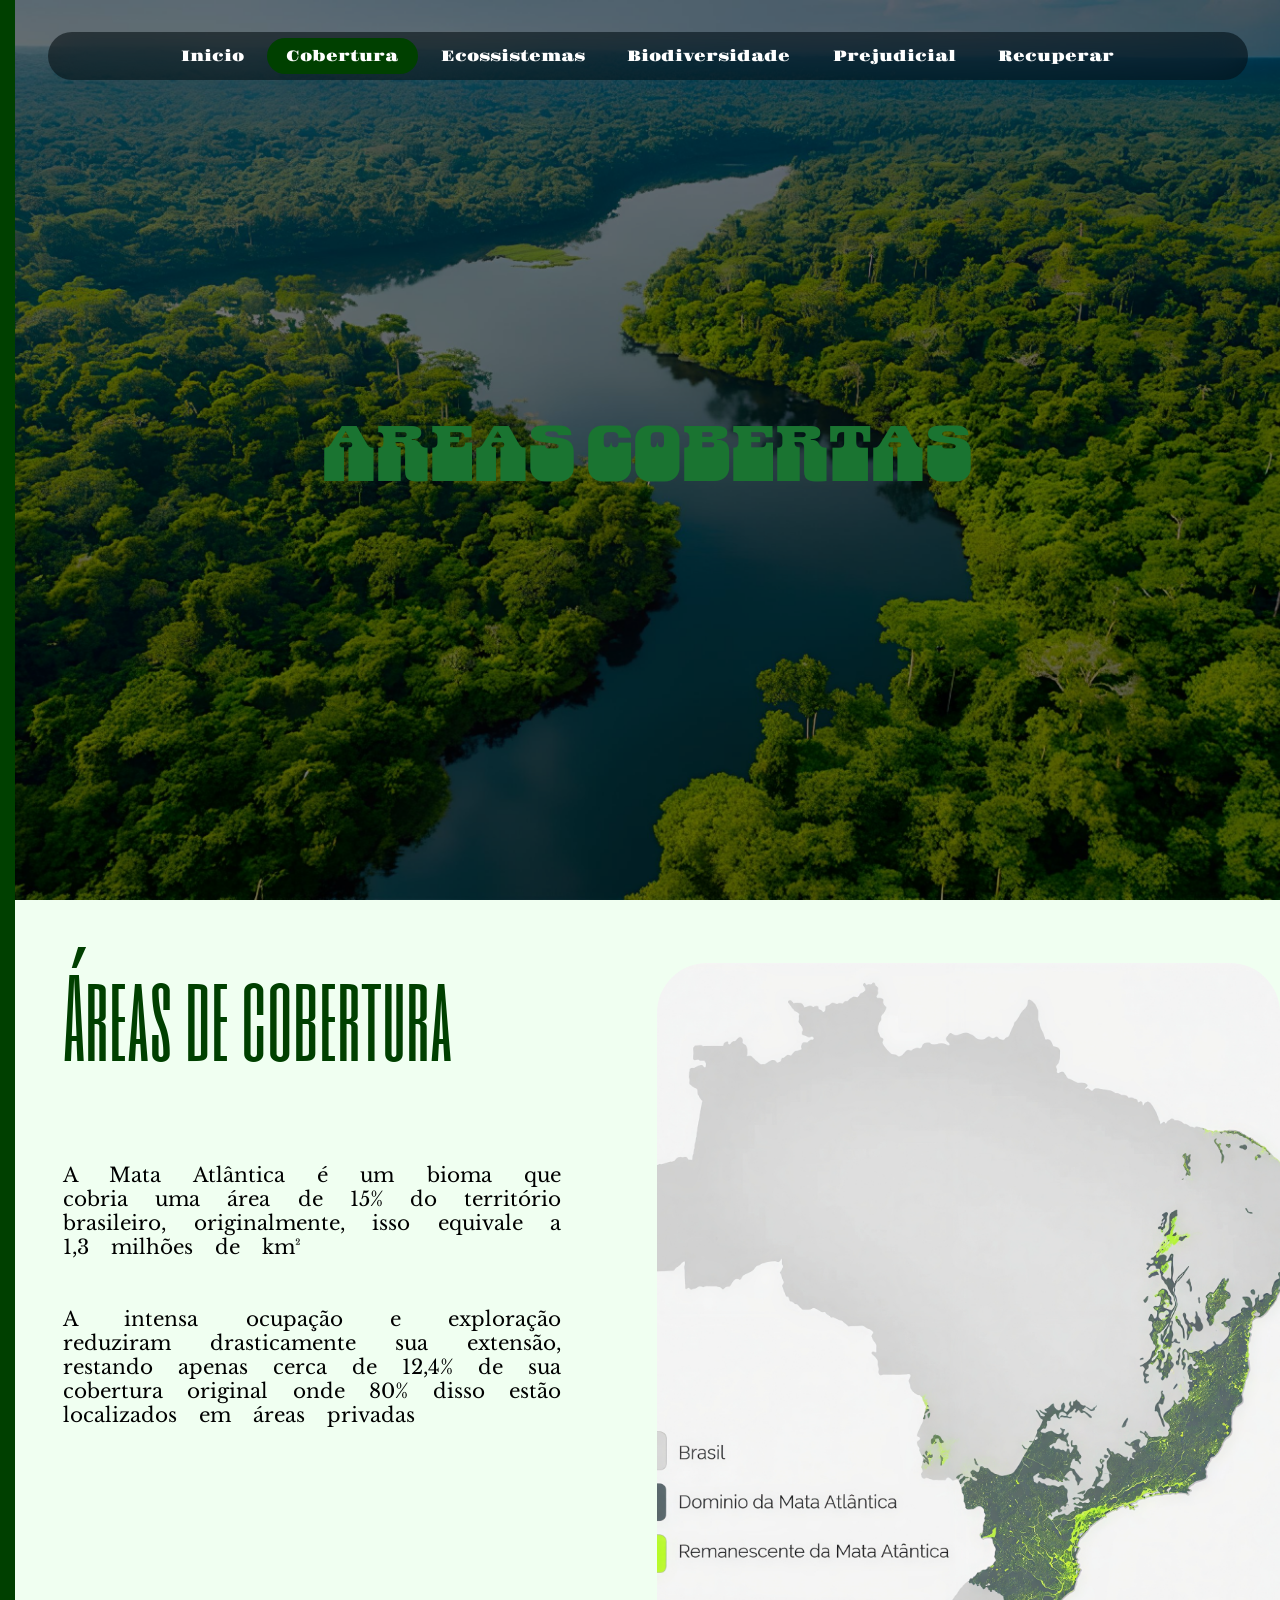
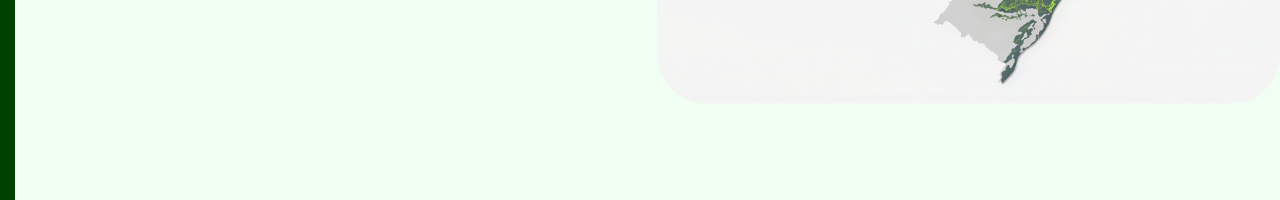
==== areascobertas.html @ b5e142f4 "A" ====
<!DOCTYPE html>
<html lang="pt-BR">

<head>
    <meta charset="UTF-8">
    <meta name="viewport" content="width=device-width, initial-scale=1.0">
    <title>Areas Cobertas</title>
    <link rel="stylesheet" href="style.css">
</head>

<body>

    <div class="secao secao-capa" id="capa">
    <nav class="navbar">
        <a href="index.html" class="nav-botao">Inicio</a>
        <a href="areascobertas.html" class="nav-botao onde-estamos">Cobertura</a>
        <a href="ecossistemas.html" class="nav-botao">Ecossistemas</a>
        <a href="fauna-flora.html" class="nav-botao">Biodiversidade</a>
        <a href="fatores-prejudicias.html" class="nav-botao">Prejudicial</a>
        <a href="recuperar.html" class="nav-botao">Recuperar</a>
    </nav>


        <h1 class="capa-titulo">Areas Cobertas</h1>

    </div>

    <div class="secao" id="areas-cobertas">
        <div class="areas-conteudo">
            <h1 class="titulos areas-titulo">Áreas de cobertura</h1>
            <p class="textos areas-texto">A Mata Atlântica é um bioma que cobria uma área de
                15% do território brasileiro, originalmente, isso equivale
                a 1,3 milhões de km²</p>
            <p class="textos areas-texto">A intensa ocupação e exploração reduziram
                drasticamente sua extensão, restando apenas cerca de
                12,4% de sua cobertura original onde 80% disso estão
                localizados em áreas privadas</p>

        </div>
        <div class="areas-foto"></div>
    </div>
</body>

</html>
---- style.css ----
@import url('https://fonts.googleapis.com/css2?family=Danfo&family=Gravitas+One&family=Libre+Baskerville:ital,wght@0,400..700;1,400..700&family=Six+Caps&display=swap');

html{
    scroll-behavior: smooth;
}

* {
    margin: 0;
    padding: 0;
    box-sizing: border-box;
}

.secao{
    width: 100%;
    min-height: 100vh;
    background-color: #f0fff1; 
    border-left: 15px solid #004000;
    display: flex;
    scroll-snap-align: start;
}

.secao-menor {
    width: 100%;
    min-height: 80vh;
    border:2px solid red;
    display: flex;
    justify-content: center;
}

.navbar {
    display: flex;
    align-items: center;
    justify-content: center;
    min-width: 1200px;
    gap: 4px;
    position: fixed;
    top: 2rem;
    z-index: 1000;
    padding: 6px 10px;
    border-radius: 50px;
    background-color: rgba(0, 0, 0, 0.5);
    backdrop-filter: saturate(180%) blur(20px);
    min-height: 3rem;
    animation: descer 1s ease-out;
}

.nav-botao {
    font-family: "Gravitas One", serif;
    font-weight: 400;
    font-size: clamp(5px, 2vw, 15px);
    font-style: normal;
    text-decoration: none;
    color: #fff;
    border-radius: 50px;
    display: flex;
    align-items: center;
    justify-content: center;
    text-align: center;
    padding: 0.5rem 1.2rem;
    min-height: 2.2rem;
    position: relative;
    transition: color 0.3s ease;
    
}

/* Pill background via pseudo-element */
.nav-botao::before {
    content: '';
    position: absolute;
    inset: 0;
    border-radius: 50px;
    background-color: #004000;
    opacity: 0;
    transform: scale(0.85);
    transition: opacity 0.25s ease, transform 0.25s ease;
    z-index: -1;
}

/* Active page pill — always visible */
.onde-estamos::before {
    opacity: 1;
    transform: scale(1);
}

/* Hover pill — fade + grow in */
.nav-botao:hover::before {
    opacity: 1;
    transform: scale(1);
}

/* Dim active pill when hovering a different button */
.navbar:has(.nav-botao:hover) .onde-estamos:not(:hover)::before {
    opacity: 0.35;
    transform: scale(0.9);
}

.secao-capa{
    background-image: url(imagens/fotocapa.jpg);
    background-size: cover;
    background-position: center;
    display: flex;
    justify-content: center;
    align-items: center;
    position: relative;
}

.secao-capa::before {
    content: '';
    position: absolute;
    top: 0;
    left: 0;
    width: 100%;
    height: 100%;
    background-color: rgba(0, 0, 0, 0.5);
}

.capa-titulo {
    position: relative;
    z-index: 1;
    font-size: clamp(50px, 6vw, 120px);
    font-family: "Danfo", serif;
    font-optical-sizing: auto;
    font-weight: 400;
    font-style: normal;
    font-variation-settings: "ELSH" 0;
    color: #1a7431ff;
    animation: descer 1s ease-out;
}

.textos{
    font-size: clamp(14px, 2vw, 20px);
    font-family: "Libre Baskerville", serif;
    font-weight: 400;
    font-style: normal;
    word-spacing: 1rem;
    text-align: justify;
}

.titulos{
    font-size: clamp(80px, 8vw, 160px);
    font-family: "Six Caps", sans-serif;
    font-weight: 400;
    font-style: normal;
    color: #004000
}

.areas-conteudo {
    width: 40%;
    min-height: auto;
    margin-left: 3rem;
}

.areas-titulo{
    position: relative;
    padding: 3rem 0 5rem 0;
    animation: cardsmovimentoesquerda 2s ease-in-out;
    animation-timeline: view();
    animation-range: entry 0% entry 100%
}

.areas-texto{
    padding-bottom: 3rem;
    animation: cardsmovimentoesquerda 2s ease-in-out;
    animation-timeline: view();
    animation-range: entry 0% entry 100%
}

.areas-foto{
    width: 50%;
    background-image: url(imagens/areacoberta.png);
    background-size: cover;
    background-position: center;
    margin: 5% 0 6rem 6rem;
    border-radius: 50px;
    animation: cardsmovimentodireita 2s ease-out;
    animation-timeline: view();
    animation-range: entry 0% entry 80%
}

#ecossistemas {
    flex-direction: column;
    align-items: center;
    gap: 3rem;
}

.florestas-cards {
    display: flex;
    gap: 3rem;
    height: 200px;
}

.ecossistemas-textos{
    font-size: clamp(15px, 2vw, 40px);
    color: #25a244ff;
    z-index: 1;
}

.ecossistemas-titulo{
    margin-top: 3rem;
}
.card {
    position: relative;
    border-radius: 20px;
    width: 28%;
    height: 60vh;
    overflow: hidden;
    transition: 0.3s;
    display: flex;
    align-items: flex-end;
    padding: 20px;
}

#card-ombrofila  {
    background-image: url(imagens/cardombrofila.jpg);  
    background-size: cover;
    background-position: center; 
    animation: cardsmovimentoesquerda 2s ease-in-out;
    animation-timeline: view();
    animation-range: entry 0% entry 100%
}
#card-araucaria  { 
    background-image: url(imagens/cardmataaraucaria.jfif);      
    background-size: cover;
    background-position: center; 
    animation: aparecer 2s ease-in-out;
    animation-timeline: view();
    animation-range: entry 0% entry 100%
}
#card-estacional { 
    background-image: url(imagens/estacional.jpg);     
    background-size: cover; 
    background-position: center; 
    animation: cardsmovimentodireita 2s ease-in-out;
    animation-timeline: view();
    animation-range: entry 0% entry 100%
}

.card::before {
    content: '';
    position: absolute;
    inset: 0;
    background-color: rgba(0, 0, 0, 0.4);
    transition: 0.4s;
}

.card:hover::before {
    background-color: rgba(0, 0, 0, 0.7);
}

.card-texto-visivel {
    position: relative;
    z-index: 2;
    transition: 0.5s;
    display: flex;
    align-items: center;
    gap: 10px;
}

.card:hover .card-texto-visivel {
    opacity: 0;
    transform: translateY(-20px);
}

.card-titulo {
    font-size: clamp(30px, 2vw, 100px);
    color: #f0fff1;
}

.card-icone {
    width: 30px;
}

.oculto {
    position: absolute;
    top: 20px;
    left: 20px;
    right: 20px;
    opacity: 0;
    transform: translateY(100px);
    transition: 0.5s;
    display: flex;
    flex-direction: column;
    align-items: center;
    gap: 20px;
    text-align: center;
    z-index: 2;
    color: #f0fff1;
}

.card:hover .oculto {
    opacity: 1;
    transform: translateY(0);
}

.textos-card{
    text-align: left;
}
.bio-titulo{
    margin-top: 5rem;
}

.secao-fauna-flora{
    min-height: 100vh;
    width: 50%;
    position: relative;
}

.titulo-fauna-flora{
    margin-top: 3rem;
    text-align: center;
}
#card-fauna{
    background-image: url(imagens/cardfauna.png);
    background-size: cover;
    background-position: center;
}

#card-mico{
    height: 30%;
    width: 40%;
    background-image: url(imagens/cardmico.jpg);
    background-size: cover;
    background-position: center;
    left:2rem;
    animation: cardsmovimentoesquerda 2s ease-in-out;
    animation-timeline: view();
    animation-range: entry 0% entry 100%
}

#card-especies{
    position: absolute;
    left:50%;
    height: 40%;
    width: 40%;
    background-image: url(imagens/cardfauna.png);
    background-size: cover;
    background-position: center;
    animation: cardsmovimentoesquerda 2s ease-in-out;
    animation-timeline: view();
    animation-range: entry 0% entry 100%
}

.textos-cards-fauna{
    font-size: clamp(10px, 2vw, 20px);
}

#card-pau-brasil{
    height: 30%;
    width: 40%;
    background-image: url(imagens/cardpaubrasil.webp);
    background-size: cover;
    background-position: center;
    top: 3rem;
    animation: cardsmovimentodireita 2s ease-in-out;
    animation-timeline: view();
    animation-range: entry 0% entry 100%
}

#card-frutas{
    position: absolute;
    left:50%;
    height: 40%;
    width: 40%;
    background-image: url(imagens/cardfruta.jpg);
    background-size: cover;
    background-position: center;
    animation: cardsmovimentodireita 2s ease-in-out;
    animation-timeline: view();
    animation-range: entry 0% entry 100%
}

.texto-introduçao{
    margin-bottom: 2rem;
    text-align: justify;
}

.introduçao-foto{
    background-image: url(imagens/introduçaofoto.jpg);
    margin: 7% 0 3rem 6rem;
}

.textos-fatores-prejudiciais{
    margin-top: 2rem;
    text-align: justify;
    animation: cardsmovimentoesquerda 2s ease-in-out;
    animation-timeline: view();
    animation-range: entry 0% entry 100%
}


@keyframes descer {
    from{transform: translateY(-300%);}
}

@keyframes cardsmovimentodireita{
    from{transform: translateX(300%);}
}

@keyframes cardsmovimentoesquerda{
    from{transform: translateX(-300%);}
}

@keyframes aparecer{
    from{opacity: 0;}
    to{opacity: 1;}
}

.titulo-prejudicial{
    margin-top: 2rem;
    animation: cardsmovimentoesquerda 2s ease-out;
    animation-timeline: view();
    animation-range: entry 0% entry 80%
}

.foto-desmatamento{
    width: 50%;
    margin: 8% 5% 25% 0px;
    background-image: url(imagens/desmatamento.jpg);
    background-size: cover;
    background-position: center;
    animation: cardsmovimentodireita 2s ease-in-out;
    animation-timeline: view();
    animation-range: entry 0% entry 100%
}   

.foto-vaca{
    margin: 8% 3rem 15% 5%;
    width: 40%;
    background-image: url(imagens/vacafoto.avif);
    background-size: cover;
    background-position: center;
    animation: aparecer 2s ease-in-out;
    animation-timeline: view();
    animation-range: entry 0% entry 100%
}

.titulo-como-recuperar{
    margin-top: 2rem;
    animation: cardsmovimentoesquerda 2s ease-out;
    animation-timeline: view();
    animation-range: entry 0% entry 80%
}

#como-recuperar{
    flex-direction: column;
    align-items: center;
    gap: 3rem;
}

.recuperar-cards{
    display: flex;
    gap: 3rem;
    height: 200px;
    width: 80%;
    justify-content: center;
}

#card-regeneraçao-espontanea{
    background-image: url(imagens/regeneraçaoespontanea.webp);  
    background-size: cover;
    background-position: center; 
    animation: cardsmovimentoesquerda 2s ease-in-out;
    animation-timeline: view();
    animation-range: entry 0% entry 100%
}

#card-reflorestamento{
    background-image: url(imagens/reflorestamento.jpg);      
    background-size: cover;
    background-position: center; 
    animation: aparecer 2s ease-in-out;
    animation-timeline: view();
    animation-range: entry 0% entry 100%
}

#card-dificuldade{
    background-image: url(imagens/dificuldade.webp);
    background-size: cover;
    background-position: center;
    animation: cardsmovimentodireita 2s ease-in-out;
    animation-timeline: view();
    animation-range: entry 0% entry 100%
}

.cards-recuperar{
    width: 30%;
}
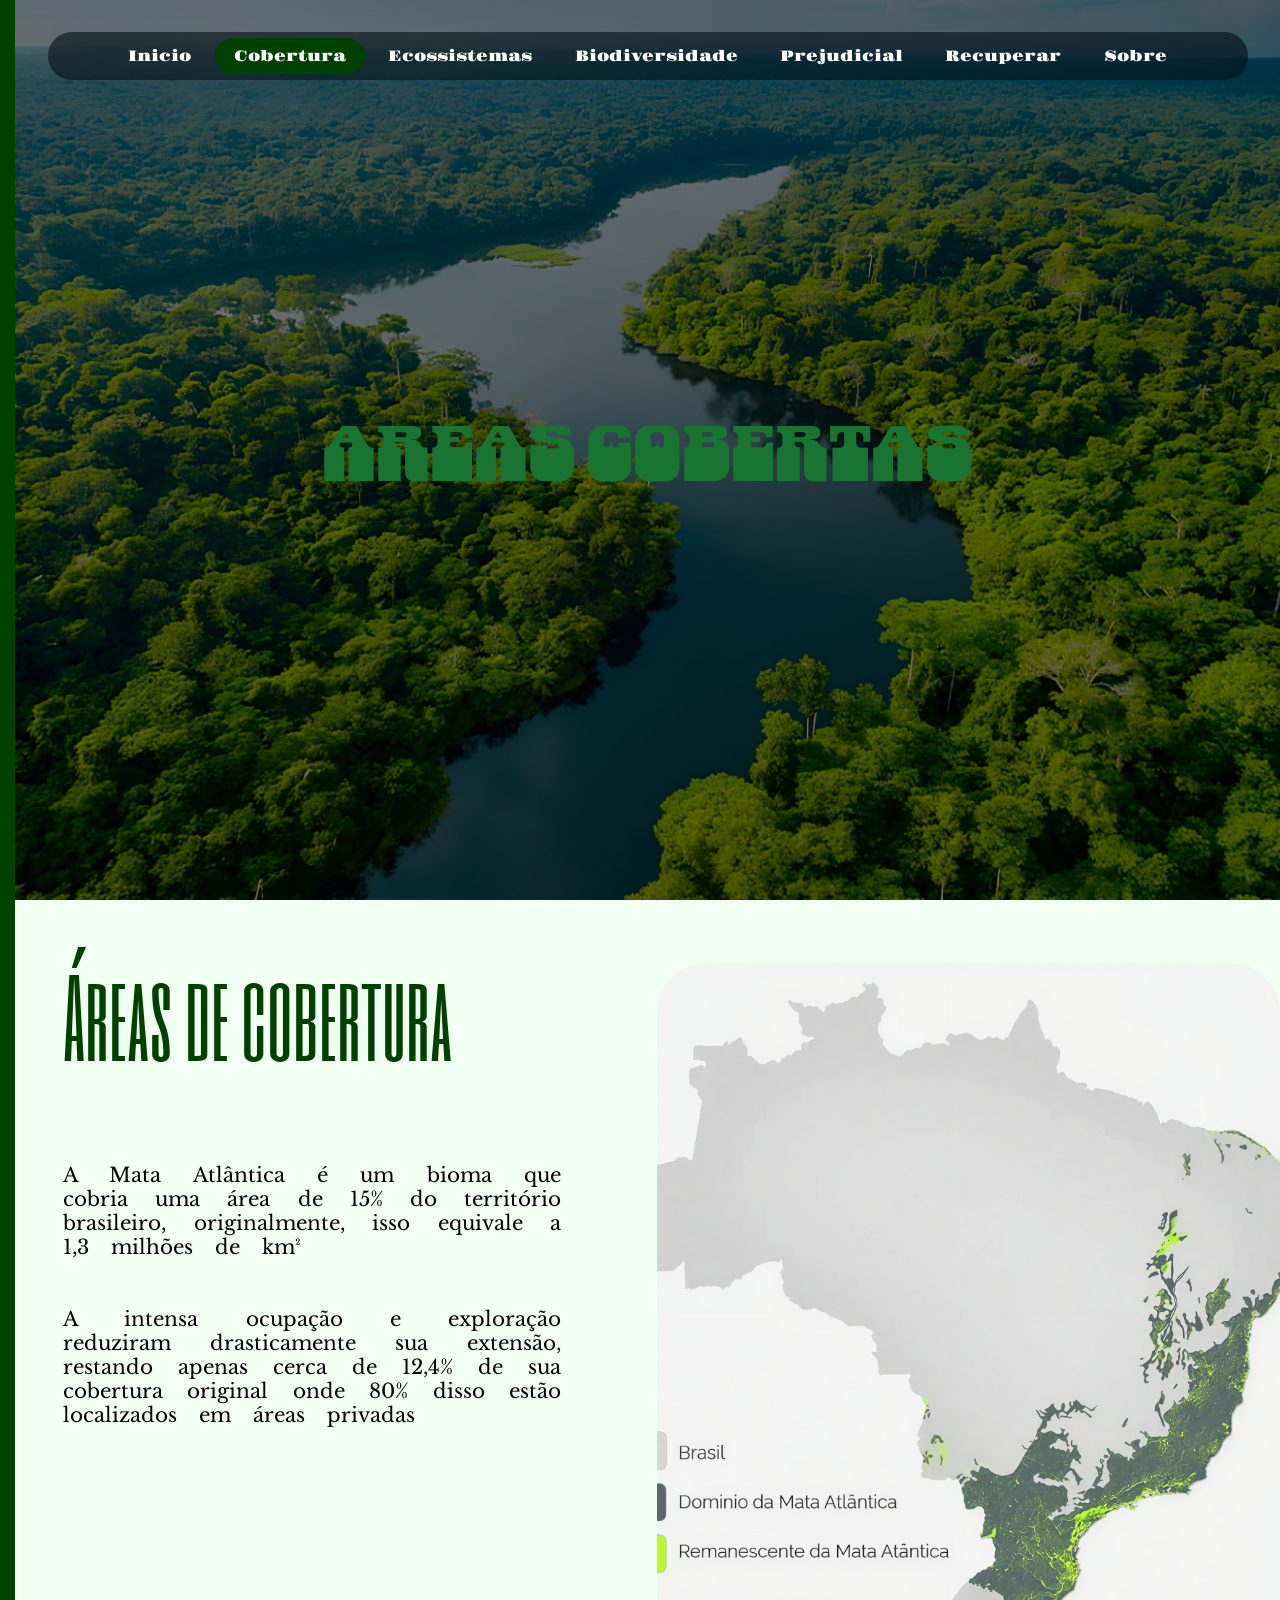
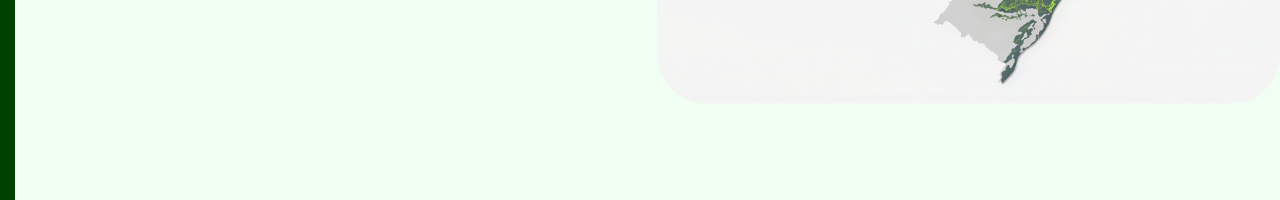
==== commit e978f996: "atua" ====
--- a/areascobertas.html
+++ b/areascobertas.html
@@ -18,6 +18,7 @@
         <a href="fauna-flora.html" class="nav-botao">Biodiversidade</a>
         <a href="fatores-prejudicias.html" class="nav-botao">Prejudicial</a>
         <a href="recuperar.html" class="nav-botao">Recuperar</a>
+        <a href="sobre.html" class="nav-botao">Sobre</a>
     </nav>
 
 
--- a/style.css
+++ b/style.css
@@ -2,6 +2,11 @@
 
 html{
     scroll-behavior: smooth;
+}
+
+body{
+    background-color: #f0fff1;
+    border-left: 15px solid #004000;
 }
 
 * {
@@ -14,7 +19,6 @@
     width: 100%;
     min-height: 100vh;
     background-color: #f0fff1; 
-    border-left: 15px solid #004000;
     display: flex;
     scroll-snap-align: start;
 }
@@ -141,7 +145,7 @@
     font-family: "Six Caps", sans-serif;
     font-weight: 400;
     font-style: normal;
-    color: #004000
+    color: #004000;
 }
 
 .areas-conteudo {
@@ -382,9 +386,9 @@
 .textos-fatores-prejudiciais{
     margin-top: 2rem;
     text-align: justify;
-    animation: cardsmovimentoesquerda 2s ease-in-out;
-    animation-timeline: view();
-    animation-range: entry 0% entry 100%
+    animation: cardsmovimentoesquerda 5s ease-out;
+    animation-timeline: view();
+    animation-range: entry 0% entry 80%
 }
 
 
@@ -485,3 +489,78 @@
 .cards-recuperar{
     width: 30%;
 }
+
+.footer{
+    position: relative;
+    background-color: #10451dff;
+    animation: subir 5s ease-out;
+    animation-timeline: view();
+    animation-range: entry 0% entry 50%;
+}
+
+.titulo-footer{
+    text-align: center;
+    animation: descer 1s ease-out;
+    margin-top: 5rem;
+}
+
+.footer-conteudo{
+    gap: 2rem;
+    width: 40%;
+    max-height: 400px;
+    margin-right: 5rem;
+    margin-top: 6rem;
+    animation: cardsmovimentodireita 1s ease-out;
+    border: 2px solid rgba(0, 0, 0, 0.5);
+    border-radius: 20px 0 20px 0;
+}
+
+@keyframes subir{
+    from{transform: translateY(300%);}
+}
+
+.subtitulo-footer{
+    font-size: clamp(80px, 8vw, 120px);
+    color: #1a7431ff;
+    margin-top: 0;
+    display: block;
+    text-align: center;
+}
+
+.desenvolvedores-footer{
+   margin-bottom: 1rem;
+   text-align: center;
+}
+
+.referencias{
+    position: absolute;
+    bottom: 5%;
+    left: 5%;
+    width: 40%;
+    border: 2px solid rgba(0, 0, 0, 0.5);
+    border-radius: 20px 0 20px 0;
+    padding: 1rem;
+    animation: cardsmovimentoesquerda 1s ease-out;
+}
+
+.referencias-texto{
+    margin-top: 1rem;
+}
+
+.ongs{
+    position: absolute;
+    bottom: 5%;
+    right: 5%;
+    width: 40%;
+    border: 2px solid rgba(0, 0, 0, 0.5);
+    border-radius: 20px 0 20px 0;
+    padding: 1rem;
+    animation: subir 1s ease-out;
+
+}
+
+.links{
+    color: #f0fff1;
+    text-decoration: none;
+    z-index: 9999;
+}
